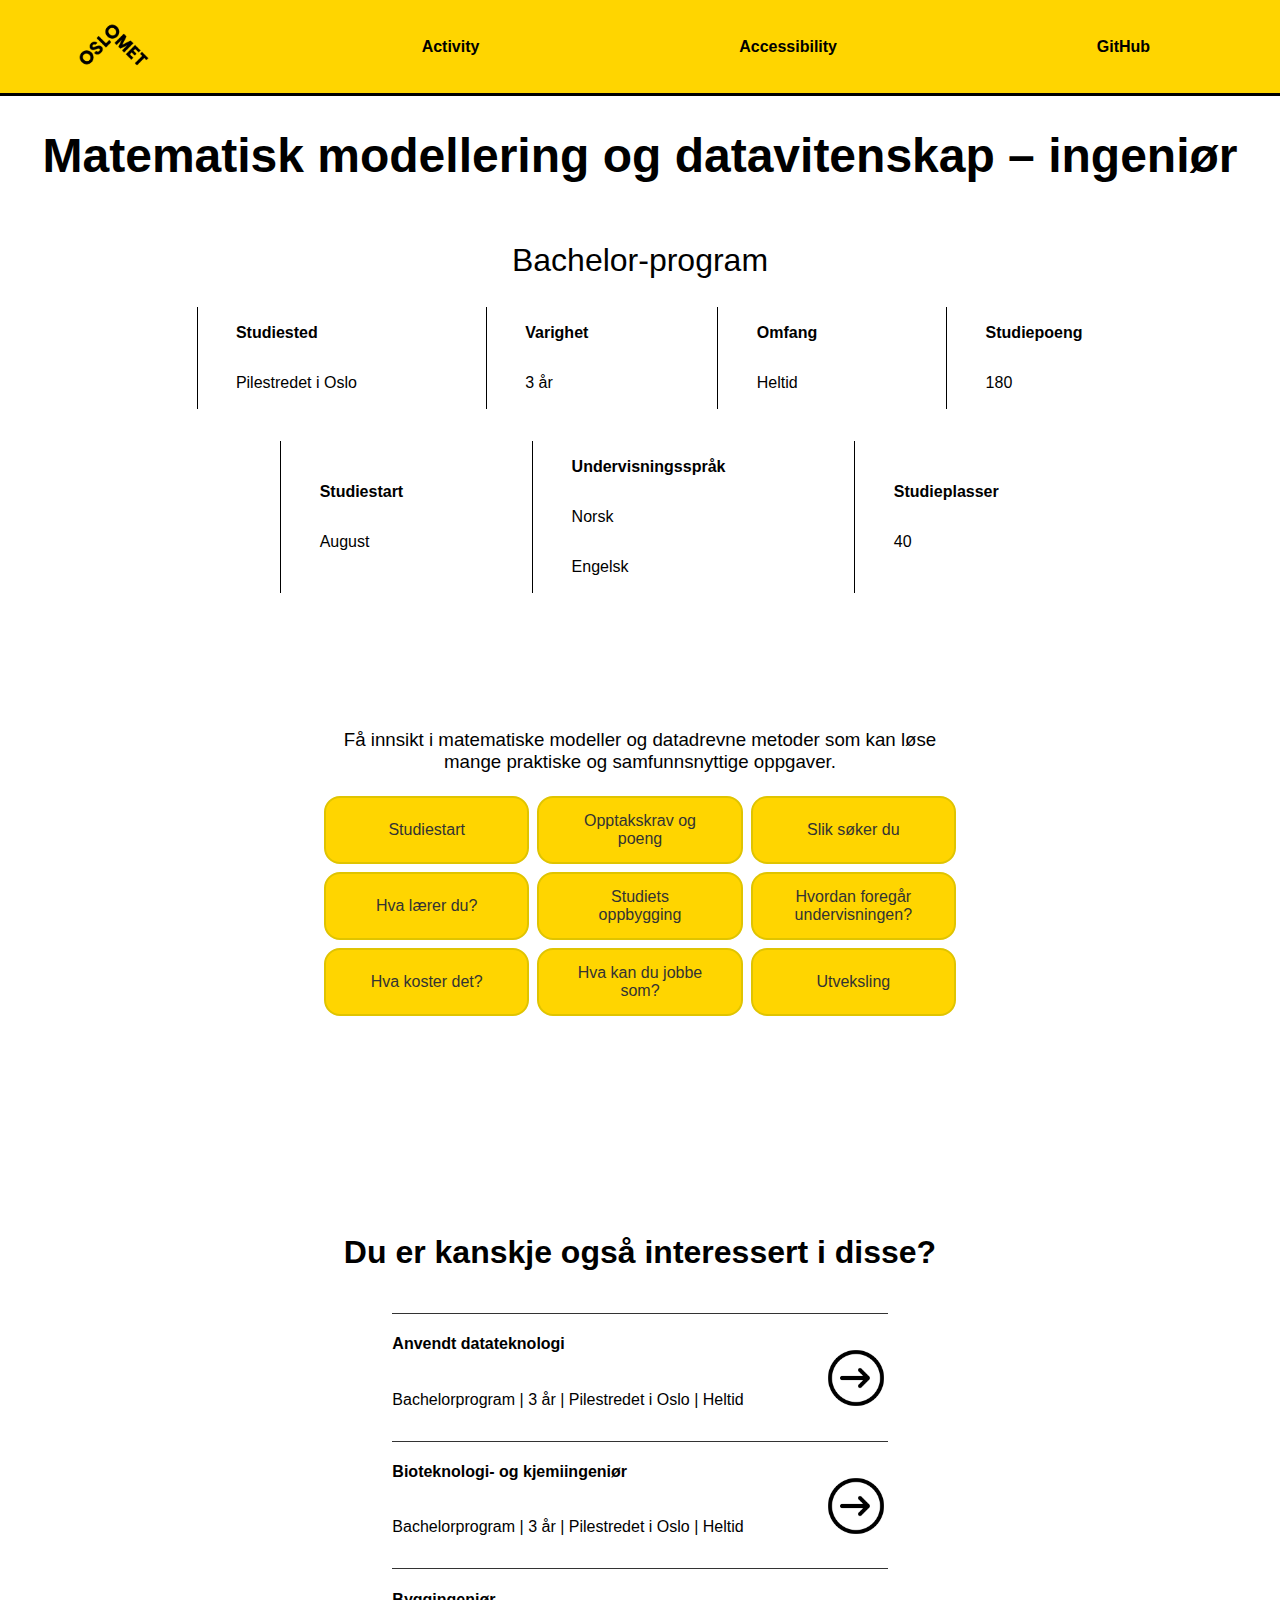
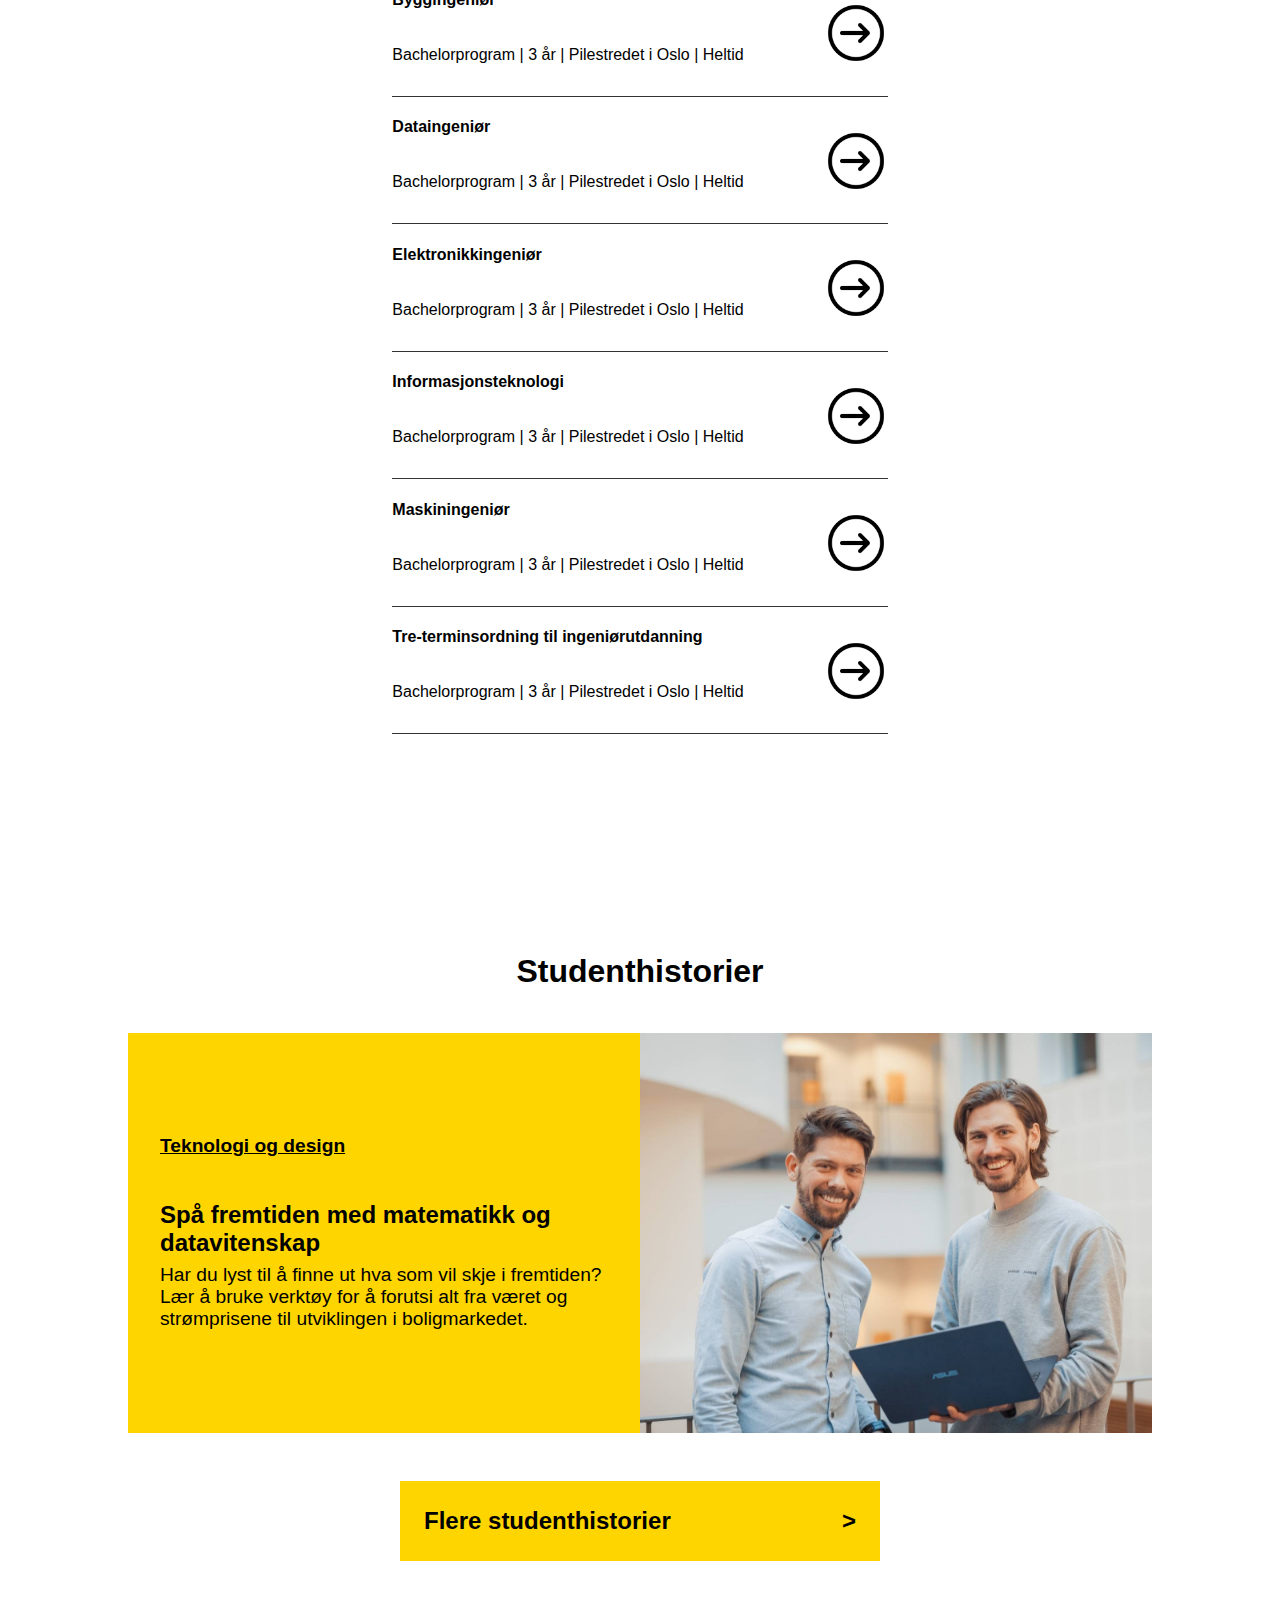
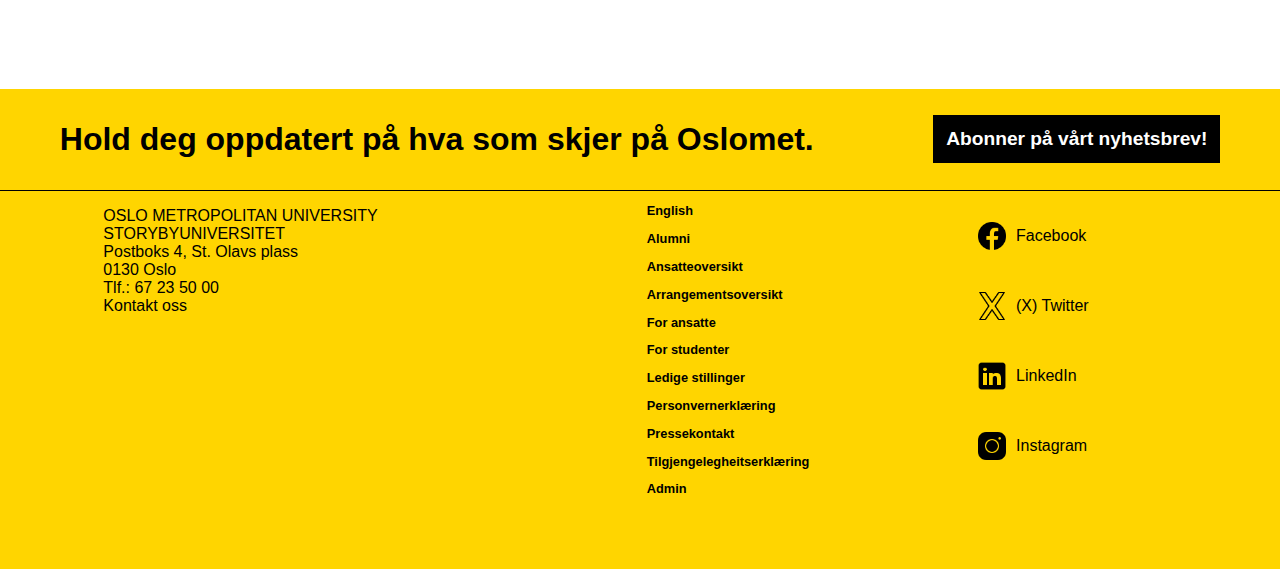
==== index.html @ b02dce8b "comments in css" ====
<!DOCTYPE html>
<html lang="en">
<head>
    <meta charset="UTF-8">
    <meta name="viewport" content="width=device-width, initial-scale=1.0">
    <link rel="icon" href="Images/favicon.ico" type="image/x-icon">
    <link rel="stylesheet" href="style.css">
    <title>OsloMet</title>
    <script src="script.js"></script>
</head>
<body>
    <header>
        <!-- The default navigation bar for pc-screens -->
        <nav>
            <a href="index.html"><img src="Images/OsloMet-logo.png" alt="Oslomet-Logo" style="width: 6em"></a>
            <a href="subsites/activitiy.html"><p>Activity</p></a>
            <a href="subsites/accessibility.html"><p>Accessibility</p></a>
            <a href="subsites/github.html"><p>GitHub</p></a>
            <a><p onclick="openUnderMenu()">Menu</p></a>
        </nav>
         <!-- The navigation bar that pops up under the main menu when the screen width
          is less or equal to 500px -->
        <div id="bottomNav">
            <a href="subsites/accessibility.html"><p>Accessibility</p></a>
            <a href="subsites/github.html"><p>GitHub</p></a>
            <a href="subsites/activitiy.html"><p>Activity</p></a>
        </div>
        <!-- A darker layer that appears under the navigation bar and over the main content of the website that indicates
         that the bottom navigation bar is open-->
         <div id="Cover" onclick="closeUnderMenu()"></div>
    </header>
    <main>
        <h1>Matematisk modellering og datavitenskap – ingeniør</h1>
        <h2>Bachelor-program</h2>
        <!-- Table under headline. Displays general information about the study program -->
        <table class="Bachelor-program">
            <tr>
                <td>
                    <p>Studiested</p>
                    <p>Pilestredet i Oslo</p>
                </td>
                <td>
                    <p>Varighet</p>
                    <p>3 år</p>
                </td>
                <td>
                    <p>Omfang</p>
                    <p>Heltid</p>
                </td>
                <td>
                    <p>Studiepoeng</p>
                    <p>180</p>
                </td>
            </tr>
            <tr>
                <td>
                    <p>Studiestart</p>
                    <p>August</p>
                </td>
                <td>
                    <p>Undervisningsspråk</p>
                    <p>Norsk</p>
                    <p>Engelsk</p>
                </td>
                <td>
                    <p>Studieplasser</p>
                    <p>40</p>
                </td>
            </tr>
        </table>
        <!-- 3x3 table of buttons, serves as the menu for all information displayed on the main page -->
        <section>
            <h3>Få innsikt i matematiske modeller og datadrevne metoder som kan løse mange praktiske og samfunnsnyttige oppgaver.</h3>
            <table>
                <tr class="wrapper">
                    <td class="InfoButton" id="button-1" onclick="openInfo('1')">Studiestart</td>
                    <td class="InfoButton" id="button-2" onclick="openInfo('2')">Opptakskrav og poeng</td>
                    <td class="InfoButton" id="button-3" onclick="openInfo('3')">Slik søker du</td>
                </tr>
                <tr class="wrapper">
                    <td class="InfoButton" id="button-4" onclick="openInfo('4')">Hva lærer du?</td>
                    <td class="InfoButton" id="button-5" onclick="openInfo('5')">Studiets oppbygging</td>
                    <td class="InfoButton" id="button-6" onclick="openInfo('6')">Hvordan foregår undervisningen?</td>
                </tr>
                <tr class="wrapper">
                    <td class="InfoButton" id="button-7" onclick="openInfo('7')">Hva koster det?</td>
                    <td class="InfoButton"  id="button-8" onclick="openInfo('8')">Hva kan du jobbe som?</td>
                    <td class="InfoButton" id="button-9" onclick="openInfo('9')">Utveksling</td>
                </tr>
            </table>
            <!-- 
            InfoSection are the sections with information that's displayed when a button is pushed.
            Each InfoSection has its own id, from 1 - 9, depending on the button pushed. 
            -->
            <article class="InfoSection" id="info-1">
                <p>
                    Informasjon om program, timeplaner, pensum, fadderuker og mye mer finner du på studiestartsiden for matematisk modellering og datavitenskap - ingeniør (student.oslomet.no).
                </p>
                <p>
                    NB! Vær obs på at timeplanen som ligger på studiestartsiden er en timeplan for alle studentene på kullet.
                </p>
                <p>
                    For å se din personlige timeplan må du logge deg inn på "Min side" (student.oslomet.no) etter at du har aktivert IT-kontoen din og du er blitt plassert i klasse/gruppe. Dette skjer vanligvis uken før studiestart.
                </p>
            </article>

            <article class="InfoSection" id="info-2">
                <p>
                    For å søke på dette programmet må du ha
                </p>
                <ul>
                    <li>
                        generell studiekompetanse (samordnaopptak.no) eller oppfylle kravene til realkompetanse
                    </li>
                    <li>
                        matematikk R1 og R2
                    </li>
                    <li>
                        fysikk 1
                    </li>
                </ul>
                <p>
                    Det kan være konkurranse om plassene. Ved forrige opptak kom alle kvalifiserte søkere inn.
                </p>
                <p>
                    Hvis du mangler generell studiekompetanse eller enkelte fag fra videregående skole, kan du søke på dette studiet om du har bestått ettårig forkurs for ingeniørutdanning.
                </p>
            </article>

            <article class="InfoSection" id="info-3">
                <p>
                    Du søker på Samordna opptak med studiekode 215 503.
                </p>
                <ul>
                    <li>15. april: ordinær søknadsfrist</li>
                    <li>1. mars: frist for enkelte søkere</li>
                </ul>
                <p>
                    Mer om å søke på bachelor.
                </p>
            </article>

            <article class="InfoSection" id="info-4">
                <p>
                    Bachelor i matematisk modellering og datavitenskap kobler sammen matematikk, informatikk, fysikk og statistikk.  
                </p>
                <p>
                    Du får innsikt i matematiske modeller som brukes i praktisk problemløsning blant annet i medisinsk kjemi, biologiske prosesser og ulike samfunnssystemer. 
                </p>
                <p>
                    Det første studieåret har du emner i blant annet matematikk, programmering, fysikk og kjemi for å få en felles forståelse av tematikken.
                </p>
                <p>
                    Det siste semesteret skriver du en bacheloroppgave tett knyttet til problemstillinger i arbeidslivet.
                </p>
                <p>
                    Første året velger du hvilken av disse spesialiseringene du vil ta.
                </p>
                
                <!-- 
                Buttons in info-4, serves to display each year separatly
                to avoid long expansions on the main page.
                Like InfoSection, moreInfoSection work the same, with an equivalent moreInfo-(1-9).
                -->
                <p class="moreInfoButton" id="moreInfoButton-1" onclick="openMoreInfo('1')">Statistiske og datadrevne metoder</p>
                <p class="moreInfoButton" id="moreInfoButton-2" onclick="openMoreInfo('2')">Vitenskapelige beregninger</p>
                <p class="moreInfoButton" id="moreInfoButton-3" onclick="openMoreInfo('3')">Matematikk og fysikk</p>
                <section>
                    <!-- Den utdypende infoen som de tre knappene over skal vise -->
                    <div class="moreInfoSection" id="moreInfo-1">
                        <article>
                            Du lærer om hvordan du kan bruke målte data koblet med datadrevne og statistiske metoder til å gjøre beregninger, for eksempel av fremtidige strømpriser. <br>
                            Du lærer hvordan du kan løse komplekse og sammensatte problemer, og utforske høydimensjonale datatyper. <br>
                            Moderne metoder innen maskinlæring og kunstig intelligens står sentralt.
                        </article>
                    </div>
                    <div class="moreInfoSection" id="moreInfo-2">
                        <article>
                            Du lærer å lage effektive algoritmer, datastrukturer og kildekoder for å løse matematiske og fysiske problemer med numeriske metoder. <br>
                            Du lærer å utvikle kildekode og metodikk knyttet til medisinsk teknologi, biologiske prosesser og annet.
                        </article>
                    </div>
                    <div class="moreInfoSection" id="moreInfo-3">
                        <article>
                            Du utforsker algebraiske strukturer, blant annet knyttet til dyp læring og kunstig intelligens. <br>
                            Du lærer differensialgeometri på flater, gruppeteori og kodeteori; matematiske strukturer, representasjonsteori og kategoriteori. <br>
                            I fysikk lærer du om termodynamikk og statistisk fysikk.
                        </article>
                    </div>
                </section>
                
                



            </article>
            
            <article class="InfoSection" id="info-5">
                <menu>
                    <h3 class="moreInfoButton" id="moreInfoButton-4" onclick="openMoreInfo('4')">1. Studieår</h3>
                    <h3 class="moreInfoButton" id="moreInfoButton-5" onclick="openMoreInfo('5')">2. Studieår</h3>
                    <h3 class="moreInfoButton" id="moreInfoButton-6" onclick="openMoreInfo('6')">3. Studieår</h3>
                </menu>
                <section class="moreInfoSection" id="moreInfo-4">
                    <h4>1. semester</h4>
                    <ul>
                        <li>
                            Diskret Matematikk
                        </li>
                        <li>
                            Programmering
                        </li>
                        <li>
                            Teknologi og samfunn for programmerere
                        </li>
                        <li>
                            Innføring i modeller og beregninger
                        </li>
                    </ul>
                    <h4>2. semester</h4>
                    <ul>
                        <li>
                            Matematikk 1000
                        </li>
                        <li>
                            Fysikk og kjemi
                        </li>
                        <li>
                            Databaser
                        </li>
                    </ul>
                </section>
                <section  class="moreInfoSection" id="moreInfo-5">
                    <div>
                        <h4>3. semester</h4>
                        <ul>
                            <li>
                                Mattematikk 2000 med statistikk
                            </li>
                            <li>
                                Moderne fysikk
                            </li>
                        </ul>
                        <h4>4. semester</h4>
                        <ul>
                            <li>
                                Matematikk 4000
                            </li>
                        </ul>
                    </div>
                    <div>
                        <h4>Emnegruppe: Matematikk og fysikk</h4>
                        <h4>3. semester</h4>
                        <ul>
                            <li>
                                Lineær algebra og introduksjon til gruppeteori
                            </li>
                        </ul>
                        <h4>4. semester</h4>
                        <ul>
                            <li>
                                Termodynamikk og statistisk fysikk
                            </li>
                            <li>
                                Symmetrier og algebraiske strukturer
                            </li>
                        </ul>
                    </div>
                    <div>
                        <h4>Emnegruppe: Statistiske og datadrevne metoder</h4>
                        <h4>3. semester</h4>
                        <ul>
                            <li>
                                Algoritmer og datastrukturer
                            </li>
                        </ul>
                        <h4>4. semester</h4>
                        <ul>
                            <li>
                                Statistisk analyse
                            </li>
                            <li>
                                Visualisering
                            </li>
                            <li>
                                Avansert modellering og beregninger
                            </li>
                        </ul>
                    </div>
                    <div>
                        <h4>Emnegruppe: Vitenskapelige beregninger</h4>
                        <h4>3. semester</h4>
                        <ul>
                            <li>
                                Algoritmer og datastrukturer
                            </li>
                        </ul>
                        <h4>4. semester</h4>
                        <ul>
                            <li>
                                Ressurseffektive programmer
                            </li>
                            <li>
                                Avansert modellering og beregninger
                            </li>
                        </ul>
                    </div>
                </section>
                <section class="moreInfoSection" id="moreInfo-6">
                    <h4>5. semester</h4>
                    <ul>
                        <li>
                            Mattematikk 3000
                        </li>
                    </ul>
                    <h4>6. semester</h4>
                    <ul>
                        <li>
                            Bacheloroppgave
                        </li>
                    </ul>
                    <h4>Emnegruppe: Matematikk og fysikk</h4>
                    <h4>5. semester</h4>
                    <ul>
                        <li>
                            Reell analyse
                        </li>
                        <li>
                            Introduksjon til IT-forskning
                        </li>
                        <li>
                            Introduction to Data Science with Scripting
                        </li>
                        <li>
                            Datasikkerhet
                        </li>
                        <li>
                            Simulering og visualisering
                        </li>
                    </ul>
                    <h4>6. semester</h4>
                    <ul>
                        <li>
                            Testing av programvare
                        </li>
                        <li>
                            Datanettverk og skytjenester
                        </li>
                        <li>
                            Ressurseffektive programmer
                        </li>
                        <li>
                            Avansert modellering og beregninger
                        </li>
                    </ul>
                    <h4>Emnegruppe: Statistiske og datadrevne metoder</h4>
                    <h4>5. semester</h4>
                    <ul>
                        <li>
                            Introduksjon til Kunstig Intelligens
                        </li>
                        <li>
                            Introduksjon til IT-forskning
                        </li>
                        <li>
                            Anvendt kunstig intelligens og data science prosjekt
                        </li>
                        <li>
                            Datasikkerhet
                        </li>
                        <li>
                            Simulering og visualisering
                        </li>
                    </ul>
                    <h4>6. semester</h4>
                    <ul>
                        <li>
                            Testing av programvare
                        </li>
                        <li>
                            Datanettverk og skytjenester
                        </li>
                        <li>
                            Ressurseffektive programmer
                        </li>
                    </ul>
                    <h4>Emnegruppe: Vitenskapelige beregninger</h4>
                    <h4>5. semester</h4>
                    <ul>
                        <li>
                            Simulering og visualisering
                        </li>
                        <li>
                            Introduksjon til IT-forskning
                        </li>
                        <li>
                            Datasikkerhet
                        </li>
                        <li>
                            Lineær algebra og introduksjon til gruppeteori
                        </li>
                        <li>
                            Reell analyse
                        </li>
                    </ul>
                    <h4>6. semester</h4>
                    <ul>
                        <li>
                            Visualisering
                        </li>
                        <li>
                            Testing av programvare
                        </li>
                        <li>
                            Datanettverk og skytjenester
                        </li>
                        <li>
                            Symmetrier og algebraiske strukturer
                        </li>
                    </ul>
                </section>
            </article>

            <article class="InfoSection" id="info-6">
                <p>
                    Undervisningen er en kombinasjon av
                </p>
                <ul>
                    <li>Prosjektarbeid</li>
                    <li>workshop</li>
                    <li>presentasjoner</li>
                    <li>veiledninger</li>
                    <li>diskusjoner og refleksjoner</li>
                    <li>forelesninger</li>
                    <li>selvstudier</li>
                    <li>gruppearbeid</li>
                    <li>arbeidslivsrelevant bacheloroppgave</li>
                </ul>
                <p>
                    For å gjennomføre studiet på normert tid, må du regne med å bruke om lag 40 timer per uke på studierelatert arbeid gjennom hele semesteret.  
                </p>
            </article>

            <article class="InfoSection" id="info-7">
                <p>
                    Det er ikke studieavgift på dette studiet. Du betaler en semesteravgift hvert semester (student.oslomet.no).
                </p>
            </article>

            <article class="InfoSection" id="info-8">
                <p>
                    Med dette studiet får du IT-kompetanse som er etterspurt i arbeidslivet, særlig om du velger spesialiseringene vitenskapelige beregninger eller statistiske og datadrevne metoder. 
                </p>
                <p>
                    Spesialiseringen i matematikk og fysikk retter seg mer mot videre studier, men også her får du etterspurt kompetanse i arbeidslivet etter bachelorstudiet. 
                </p>
                <p>
                    Matematisk modellering og datavitenskap blir stadig viktigere som basisgrunnlag, i for eksempel beregninger knyttet til klima, forsikring og finans, og datadrevne metoder for verdiskaping. 
                </p>
                <p>
                    Datadrevne metoder og maskinlæring er i dag svært mye brukt i arbeidslivet. 
                </p>
            </article>

            <article class="InfoSection" id="info-9">
                <p>Du kan dra på utveksling i femte semester.</p>
            </article>
        </section>
        <section class="andreInteresser">
            <h2>Du er kanskje også interessert i disse?</h2>
            <section class="container">
                <ul>
                    <li>
                        <section>
                            <h4>Anvendt datateknologi</h4>
                            <p>Bachelorprogram | 3 år | Pilestredet i Oslo | Heltid</p>
                        </section>
                        <section>
                            <a href="https://www.oslomet.no/studier/tkd/anvendt-datateknologi"><img src="Images/arrow.png" alt="Link til anvendt datateknologi"></a>
                        </section>
                    </li>
                    <li>
                        <section>
                            <h4>Bioteknologi- og kjemiingeniør</h4>
                            <p>Bachelorprogram | 3 år | Pilestredet i Oslo | Heltid</p>
                        </section>
                        <section>
                            <a href="https://www.oslomet.no/studier/tkd/bioteknologi-kjemiingenior"><img src="Images/arrow.png" alt="Link til bioteknologi- og kjemiingeniøri"></a>
                        </section>
                    </li>
                    <li>
                        <section>
                            <h4>Byggingeniør</h4>
                            <p>Bachelorprogram | 3 år | Pilestredet i Oslo | Heltid</p>
                        </section>
                        <section>
                            <a href="https://www.oslomet.no/studier/tkd/byggingenior"><img src="Images/arrow.png" alt="Link til byggingeniør"></a>
                        </section>
                    </li>
                    <li>
                        <section>
                            <h4>Dataingeniør</h4>
                            <p>Bachelorprogram | 3 år | Pilestredet i Oslo | Heltid</p>
                        </section>
                        <section>
                            <a href="https://www.oslomet.no/studier/tkd/dataingenior"><img src="Images/arrow.png" alt="Link til dataingeniør"></a>
                        </section>
                    </li>
                    <li>
                        <section>
                            <h4>Elektronikkingeniør</h4>
                            <p>Bachelorprogram | 3 år | Pilestredet i Oslo | Heltid</p>
                        </section>
                        <section>
                            <a href="https://www.oslomet.no/studier/tkd/elektronikkingenior"><img src="Images/arrow.png" alt="Link til elektronikkingeniør"></a>
                        </section>
                    </li>
                    <li>
                        <section>
                            <h4>Informasjonsteknologi</h4>
                            <p>Bachelorprogram | 3 år | Pilestredet i Oslo | Heltid</p>
                        </section>
                        <section>
                            <a href="https://www.oslomet.no/studier/tkd/informasjonsteknologi"><img src="Images/arrow.png" alt="Link til informasjonsteknologi"></a>
                        </section>
                    </li>
                    <li>
                        <section>
                            <h4>Maskiningeniør</h4>
                            <p>Bachelorprogram | 3 år | Pilestredet i Oslo | Heltid</p>
                        </section>
                        <section>
                            <a href="https://www.oslomet.no/studier/tkd/maskiningenior"><img src="Images/arrow.png" alt="Link til maskiningeniør"></a>
                        </section>
                    </li>
                    <li>
                        <section>
                            <h4>Tre-terminsordning til ingeniørutdanning</h4>
                            <p>Bachelorprogram | 3 år | Pilestredet i Oslo | Heltid</p>
                        </section>
                        <section>
                            <a href=https://www.oslomet.no/studier/tkd/tre-termin-ingenior"><img src="Images/arrow.png" alt="Link til tre-terminsordning til ingeniørutdanning"></a>
                        </section>
                    </li>
                </ul>
            </section>
        </section>




        <h4 style="font-weight: bold; font-size: 2em;">Studenthistorier</h4>
        <section class="teknologiogdesign">
            <div>
                <p>Teknologi og design</p>
                <p>Spå fremtiden med matematikk og datavitenskap</p>
                <p>Har du lyst til å finne ut hva som vil skje i fremtiden? Lær å bruke verktøy for
                 å forutsi alt fra været og strømprisene til utviklingen i boligmarkedet.
                </p>
            </div>
            <img src="Images/teknologiogdesign.jpg" alt="bilde av teknologi og design">
        </section>

        <a href="https://www.oslomet.no/studier/studenthistorier">
            <div class="studenthistorier">
                <div class="Overlay"></div>
                <p>Flere studenthistorier</p>
                <p>></p>
            </div>    
        </a>
    </main>
    <footer>
        <div class="footertop">
            <h3 class="footeroverskrift">Hold deg oppdatert på hva som skjer på Oslomet.</h3>
            <div class="footerknapp">
                <a href ="https://www.oslomet.no/nyhetsbrev">Abonner på vårt nyhetsbrev!</a>
            </div>
        </div>
        <div class="footerinfo">
            <div>
                <ul>
                <li>OSLO METROPOLITAN UNIVERSITY <br> STORYBYUNIVERSITET</li>
                <li>Postboks 4, St. Olavs plass <br> 0130 Oslo <br>Tlf.: 67 23 50 00</li>
                <li>Kontakt oss</li>
                </ul>
            </div>
            <div>
                <ul class="liste">
                    <li><p>English</p></li>
                    <li><p>Alumni</p></li>
                    <li><p>Ansatteoversikt</p></li>
                    <li><p>Arrangementsoversikt</p></li>
                    <li><p>For ansatte</p></li>
                    <li><p>For studenter</p></li>
                    <li><p>Ledige stillinger</p></li>
                    <li><p>Personvernerklæring</p></li>
                    <li><p>Pressekontakt</p></li>
                    <li><p>Tilgjengelegheitserklæring</p></li>
                    <li><p>Admin</p></li>
                </ul>
            </div>
            <div class="medier">
                <ul>
                    <li><img src="../Images/icons8-facebook-50.png" alt="facebook-logo"><p>Facebook</p></li>
                    <li><img src="../Images/icons8-x-50.png" alt="Twitter-logo"><p>(X) Twitter</p></li>
                    <li><img src="../Images/icons8-linkedin-50.png" alt="LinkedIn-logo"><p>LinkedIn</p></li>
                    <li><img src="../Images/icons8-instagram-50.png" alt="Instagram-logo"><p>Instagram</p></li>
                    <!-- Icons from https://icons8.com -->
                </ul>
            </div>
        </div>
    </footer>
</body>
</html>
---- style.css ----
/*
List of contents:
- General changes
- Navigation bar
- Main content
-- "Bachelor-program" table
-- info section
-- "Studiets oppbygging"
-- "Andre interesser"
-- "Teknologi og design"
- Activity
- Github
- Accessibility
- Footer
*/


/* Defined global variables for color for consistent styling */
:root {
    --OsloMet-gul: rgb(255,213,0);
}

/* Applied bix-sizing and default cursor for all elements */
* {
    box-sizing: border-box;
    cursor: default;
}

/* General body styles */
body {
    margin: 0;
    font-family: Moderat, Avenir, Helvetica, Arial, sans-serif;
    overflow-x: hidden;
    background-color: white;
}

/* Hides the scroll bar */
::-webkit-scrollbar {
    width: 0;
}

/* Anchor tag styled for pointer interactions */
a {
    cursor: pointer;
}

/* --------------- Start of the main navigation bar layout and design --------------- */

nav {
    background-color: var(--OsloMet-gul); /* Matches OsloMet branding */
    width: 100%;
    max-width: 100%;
    height: 6em;
    display: flex;
    align-items: center;
    justify-content: space-around;
    border-bottom-style: solid;
    position: relative;
    z-index: 100; /* Ensures that the nav stays above other elements  */
}

/* Adjustments for the first and fifth links in the nav */
nav a:first-child {
    margin-left: -5vw;
}

nav a:nth-child(5) {
    display: none; /* hidden by default for responsive menu */
}

/* Navigation links styled as bold for emphasis */
nav p {
    display: flex;
    flex-direction: row;
    font-weight: bold;
    cursor: pointer;
}

/* Dropdown menu for mobile navigation */
#bottomNav {
    width: 100vw;
    background-color: var(--OsloMet-gul);
    display: none; /* hidden until changed in script  */
    flex-direction: column;
    justify-content: space-around;
    align-items: center;
    position: absolute;
    z-index: 10;
    font-weight: bold;
}

#bottomNav a:nth-child(n) {
    display: block;
}

/* Darkened overlay for mobile menu */
#Cover {
    display: none;
    width: 100vw;
    height: 100vh;
    background-color: black;
    opacity: 0.5;
    top: 0;
    position: fixed;
    z-index: 1;
}

/* Responsive adjustments for nav on smaller screens */
@media screen and (max-width: 500px) {
    nav a:nth-child(2),
    nav a:nth-child(3),
    nav a:nth-child(4) {
         display: none; /* Hides non-essential links */
    }

    nav a:nth-child(5) {
        display: block; /* Display mobile menu link  */
    }

    #bottomNav {
        display: none;
    }

}

/* --------------- End of Navigation Bar --------------- */

/* --------------- Start of the main content ---------------  */

/* Main container styling */
main {
    margin-top: 15vh 5vw 0 5vw; /* Top margin to acount for nav height */
    display: flex;
    flex-direction: column;
    text-align: center;
}

/* Page headings styling */
main h1 {
    font-size: 3em;
}

main h2 {
    font-size: 2em;
    font-weight: lighter;
    text-align: center;
}

/* ----------------- Start of "Bachelor-program" table ------------------*/

/* Align space table rows */
.Bachelor-program tr {
    display: flex;
    justify-content: center;
    gap: 10vw;
}

.Bachelor-program tr:last-child {
    padding-top: 2em; /* extra space for last row */
}

/* cell styling for table content */
.Bachelor-program td {
    white-space: nowrap; 
    display: flex;
    flex-direction: column;
    justify-content: center;
    text-align: start;
    border-left-style: solid; /* Seperation between columns */
    border-width: 0.1em;
    padding-left: 3vw;
}

/* Highlights the first text element in each cell */
td p:first-child {
    font-weight: bold;
}

/* Responsive styling for smaller screens */
@media screen and (max-width: 700px) {

    main h1, main h2 {
         font-size: 1.5em;  /*reduce heading sizes */
    }


    .Bachelor-program tr {
        flex-direction: column; /* stack rows */
        gap: 3vw; /* Reduce spacing */
    }

    .Bachelor-program td {
        border-left-style: none;
        border-bottom-style: solid;
    }
}

/* ------------------- End of "Bachelor-program" table ---------------------*/

/* -------------------- Start of info section ----------------------*/

/* Presenting section information in a centered, column layout */
section {
    display: flex;
    flex-direction: column;
    align-items: center;
    padding: 5rem; /* spacing aorund the section */
}

/* Lighter heading appereance withing the section */
section h3 {
    margin-top: 6vh;
    font-weight: lighter;
    width: 50vw;
}

/* table styling for center aligment and visual balance */
section table {
    width: 100%;
    max-width: 50vw;
    margin: 0 auto;
    margin-bottom: 3vh;
    display: flex;
    justify-content: center;
    border-collapse: separate;
    text-align: center;
}

/* general purpose wrapper class for central alignment of child elements */
.wrapper {
    display: flex;
    justify-content: center;
    align-items: center;
}

/* styling for interactive buttons in the infosection */
.InfoButton {
    background-color: var(--OsloMet-gul); 
    color: #333; /* Dark text for contrast */
    font-weight: normal;
    border: 0.15em solid #e0c400;
    padding: 2rem;
    border-radius: 1rem;
    cursor: pointer;
    width: 100%;
    height: 1em;
    min-width: 10vw;
    margin: 0.25em;
    display: flex;
    align-items: center;
    justify-content: center;
}

/* Responsive design for smaller screens */
@media screen and (max-width: 950px) {
    .wrapper {
        flex-direction: column; /* stack elements vertically */
    }

    .InfoButton {
        height: 0.1em; /* adjust button height for mobile */
    }
}

/* Additional section hidden by default until activated by script */
.InfoSection {
    display: none; /* hidden initially */
    border: 0.15em solid var(--OsloMet-gul);
    border-radius: 1em;
    flex-direction: column;
    justify-content: center;
    align-items: center;
    width: 60vw;
    min-height: 40vh;
    background-color: rgb(234, 234, 234);
}

/* Padding for paragraphs withing info section */
.InfoSection p {
    padding: 1vw;
}

/* Strcture for unordered lists for clear layout */
.InfoSection ul {
    list-style-type: disc;
    display: flex;
    flex-direction: column;
    text-align: start;
    justify-content: flex-start;
}

/* Section for more info, initially  */
.moreInfoSection {
    display: none;
    flex-direction: column;
    justify-content: center;
    align-items: center;
    width: 50vw;
    background-color: rgb(234, 234, 234);
}

.moreInfoButton {
    cursor: pointer;
    border-bottom: 0.1em solid black;
    padding: 1em;
}
/* End of info section */

/* Styling for "Studiets oppbygging" */
menu {
    margin: 0;
    padding: 0;
}

#info-5 {
    display: none;
}

#info-5 ul{
    list-style: none;
    padding: 0;
    display: flex;
    flex-direction: row;
    flex-wrap: wrap;
    width: 50vw;
    overflow: hidden;
    justify-content: space-around;
}

#info-5 li {
    border-top: 1px solid black;
    text-align: center;
    padding-top: 1em;
    width: 10em;
    font-size: .75rem;
    font-weight: bolder;
    margin-bottom: 1em;
}

#info-5 section {
    display: none;
    align-items: center;
    justify-content: center;
    padding: 0;
}

/* End of "Studiets oppbygging" */

/* Style "Andre interesser" */
.andreInteresser h2 {
    font-weight: bold;
}

.andreInteresser ul {
    padding: 0;
}

.andreInteresser li:first-of-type {
    border-top: 1px solid #333;
}

.andreInteresser li {
    border-bottom: 1px solid #333;
    display: flex;
    flex-direction: row;
}

.container {
    padding-top: 0;
}

.container section:nth-child(2n+1) {
    display: flex;
    align-items: start;
    padding: 0 0 1em 0;
    margin-right: 5em;
    white-space: nowrap;
}

.container section:nth-child(2n+2) {
    display: flex;
    align-items: start;
    padding: 0;
    margin-top: 2em;
}

.container img {
    height: 4em;
    transition: transform .2s;
}

.container img:hover {
    transform: scale(1.1);
}

@media screen and (max-width: 600px) {
    .container p {
        font-size: smaller;
    }

    .container img {
        height: 2em;
    }

    .container section:nth-child(2n+1) {
        margin-right: 1em;
    }

    .container section:nth-child(2n+2) {
        margin-top: 2.5em;
    }
}

/* End of "Andre interesser" */

/* Styling for "Teknologi og design" */

.teknologiogdesign{
    background-color: var(--OsloMet-gul);
    display: flex;
    flex-direction: row;
    justify-content: space-between;
    width: 80vw;
    height: 25em;
    padding: 0;
    margin: 0 auto;
}

.teknologiogdesign div {
    display: flex;
    flex-direction: column;
    text-align: start;
    padding: 2em;
}

.teknologiogdesign p{
    font-size: 1.2em;
}

.teknologiogdesign p:first-child{
    font-weight: bold;
    text-decoration: underline;
    width: 100%;
}

.teknologiogdesign p:nth-child(2) {
    font-size: 1.5rem;
    font-weight: bold;
    margin-bottom: -0.5em;
}

.teknologiogdesign img {
    object-fit: cover;
    height: 100%;
    width: 40vw;
}

@media screen and (max-width: 750px) {
    .teknologiogdesign {
        height: 100%;
        flex-direction: column-reverse;
    }

    .teknologiogdesign {
        font-size: 0.8em;
    }

    .teknologiogdesign img {
        width: 100%;
        min-height: 30vh;
    }

    #info-5 ul {
        flex-direction: column;
        flex-wrap: nowrap;
        width: 50vw;
    }

    #info-5 li {
        width: 100%;
        padding-bottom: 1em;
    }
}

/* End of "Teknologi og design" */
.studenthistorier {
    background-color: var(--OsloMet-gul);

    margin-left: auto;
    margin-right: auto;
    margin-top: 3em;
    margin-bottom: 8em;

    cursor: pointer;

    width: 30em;
    height: 5em;

    display: flex;
    flex-direction: row;
    justify-content: space-between;
    align-items: center;

    position: relative;
    overflow: hidden;
}

.studenthistorier p {
    padding: 1em;
    font-size: 1.5rem;
    font-weight: bold;
}

.Overlay {
    position: absolute;
    background-color: rgba(0, 0, 0, 0.1);
    width: 100%;
    height: 100%;
    left: -100%;
    transition: left 300ms;
}

.studenthistorier:hover .Overlay {
    left: 0;
    margin-left: 0;
    transition: left 300ms;
}

@media  screen and (max-width: 600px) {
    .studenthistorier {
        width: 15em;
        height: 12vh;
    }

    .studenthistorier p {
        font-size: 1rem;
    }
}

/* End of the main content */

/* Start of activity-page */

.ActivityMain {
    font-family: Arial, sans-serif;
    background-color: rgb(168, 202, 232);
    line-height: 1.6;
    margin: 0;
    overflow: hidden;
    width: 100%;
    height: 100%;
}

.banner {
    height: 45vh;
    color: lightgray;
    background-image: url("Images/bannerImgSport.png");
    background-repeat: no-repeat;
    background-size: cover;
    display: flex;
    justify-content: center;
    align-items: center;
}

@media screen and (max-width: 850px) {
    .banner {
        height: 30vh;
    }
}

@media screen and (max-width: 570px) {
    .banner {
        height: 20vh;
    }
}

.ActivityMain h1 {
    color: white;
    background-color: rgba(0, 0, 0, 0.6);
    border-radius: 1rem;
    font-size: 7vw;
    padding: 0 1em 0 1em;
    font-weight: bold;
}

.ActivityMain p {
    padding: 0 2em 0 2em;
}

.slideshow { 
    height: 40rem;
    display: flex;
    justify-content: space-between;
    align-items: flex-start;
    background-image: url(Images/backgroundSportImg.webp);
    background-repeat: no-repeat;
    background-size: cover;
    margin-bottom: 10%;
    position: relative;
}

@media screen and (max-width: 1030px) {
    .slideshow {
        height: 30rem;
    }
}

@media screen and (max-width: 840px) {
    .slideshow {
        height: 20rem;
    }
}

.slideshow img {
    z-index: 6;
    filter:invert(1);
    width: 15vw;
}

.slideshow img:first-of-type {
    transform: rotate(180deg);
}

.slideshow article {
    display: flex;
    flex-direction: column;
    justify-content: center;
    color: white;
    transition: transform 0.7s ease;
    background-color: rgba(0, 0, 0, 0.6); 
    height: 100%;
    position: absolute;
}

#sport-2, #sport-3, #sport-4, #sport-5 {
    display: none;
}

.sport-content {
    display: flex;
    flex-direction: row;
    justify-content: center;
    align-items: center;
    width: 100%;
}

.sport-content p {
    width: 50%;
    font-size: 2vw;
}

@media screen and (max-width: 480px) {
    .sport-content {
        flex-direction: column-reverse;
    }

    .sport-content p {
        width: 100%;
        font-size: 3vw;
    }
}

.sport-content img {
    filter: invert(0);
    rotate: x 180deg;
    object-fit: contain;
    width: 40vw;
}

.sport-content a {
    color: white;
    text-decoration: underline;
}

/* End of activity page */

/* Start of Github page */

.GithubBody {
    background-color: rgb(142, 140, 140);
}

.GithubMain h1{
    font-size: 4em;
    margin-top: -2vw;
}

.GithubMain h3{
    font-size: 2em;
    font-weight: 100;
}

.historikk{
    border: 1px solid;
    max-width: 81vw;
    background-color: var(--OsloMet-gul);
    padding: 3px;
    margin-left: 4.5vw;
}

.historikk p{
    text-align: left;
    margin-left: 4px;
    font-size: 1em;
}

.historikkbilder{
    display: flex;
    flex-direction: row;
    justify-content: space-between;
}

.historikkbilder img{
    width: 40vw;
    padding: 2px;
}

.githubinfo{
    background-color: var(--OsloMet-gul);
    display: flex;
    flex-direction: row;
    width: 90vw;
    height: 20em;
    padding: 0;
    margin: 10px;
}

.githubinfo div {
    display: flex;
    flex-direction: column;
    text-align: start;
    padding: 2em;
}

.githubinfo p{
    font-size: 1.2em;
}

.githubinfo p:first-child{
    font-weight: bold;
    text-decoration: underline;
    width: 100%;
}

.githubinfo p:nth-child(2) {
    font-size: 1.5rem;
    font-weight: bold;
    margin-bottom: -0.5em;
}

.githubinfo img {
    object-fit: fill;
    height: 100%;
    width: 45vw;
}

.prosandcons{
    background-color: var(--OsloMet-gul);
    text-align: left;
    max-width: 80vw;
    margin-left: 5vw;
    padding: 1vw;
}

@media screen and (max-width: 750px) {
    .historikkbilder{
        flex-direction: column;
    }

    .historikkbilder img{
        width: 80vw;
    }

    .githubinfo {
        height: 100%;
        flex-direction: column-reverse;
    }

    .githubinfo {
        font-size: 0.8em;
    }

    .githubinfo img {
        width: 100%;
        min-height: 30vh;
    }

    #info-5 ul {
        flex-direction: column;
        flex-wrap: nowrap;
        width: 50vw;
    }

    #info-5 li {
        width: 100%;
        padding-bottom: 1em;
    }
}

/* End of Github page */

/* Start of Accessibility page */

.accessibility {
    margin-top: 1em;
    display: flex;
    flex-direction: column;
    align-items: center;
    justify-content: center;
}

.accessibility article {
    display: flex;
    align-items: center;
    justify-content: center;
    background-color: var(--OsloMet-gul);
    margin-bottom: 1em;
    padding: 0.5em;
}

.accessibility article picture {
    display: flex;
    flex-direction: row;
    align-items: center;
    justify-content: center;
    background-color: var(--OsloMet-gul);
}

.accessibility summary {
    display: flex;
    flex-direction: column;
    margin: 0em 1em 0em 1em;
}

.accessibility p {
    max-width: 30rem;
    margin: 0;
}

.accessibility img {
    height: 25vw;
    width: 50vw;
}

@media screen and (max-width: 1100px){
    .accessibility article, .accessibility article picture {
        flex-direction: column;
    }
}


/* End of Accessibility page */

/* Start of the footer */
footer{
    background-color: var(--OsloMet-gul);
    height: fit-content;
    min-height:30em;
    position: relative;
    z-index: 0;
    margin-bottom: 0;
}

.footertop{
    border-bottom: 1px solid black;
    display: flex;
    flex-direction: row;
    justify-content: space-around;
    align-items: center;
}

.footeroverskrift{
    font-family: Moderat, Avenir, Helvetica, Arial, sans-serif;
    font-size: 2.5vw;
}

.footerknapp{
    background-color: black;
    font-weight: bold;
    color: white;
    width: vw;
    padding: 1vw;
    text-align: center;
    font-family: Moderat, Avenir, Helvetica, Arial, sans-serif;
    font-size: 1.5vw;
    cursor: pointer;
}

.footerinfo{
    display: flex;
    justify-content: space-around;
    margin-right: 10vw;
}

h2{
    font-size: 1em;
}

ul{
    list-style: none;
}

.liste{
    font-weight: bold;
    font-size: 0.8em;
    margin-left: 8vw;
    width: 100%;
    display: flex;
    flex-direction: column;
}

.liste p{
    margin-top: 0px;
    display: inline-block;
}

.lenkeliste:hover{
    text-decoration: underline;
    text-decoration-thickness: 2px;
    text-underline-offset: 3px;
    cursor: pointer;
}

.medier li{
    margin-top: 20px;
    display: flex;
    flex-direction: row;
    align-items: center;
}

.medier img {
    height: 2em;
    margin-right: .5em;
}


.logo{
    width: 5%;
    margin-left: 0%;
}

a {
    color: inherit;
    text-decoration: inherit;
  }

  @media screen and (max-width: 650px){
    footer{
        height: 41.5em;
    }
    .footeroverskrift{
        font-size: 1.2rem;
        margin-left: 5vw;
    }
    .footerinfo{
        margin-left: -3vw;
        flex-direction: column;
    }
    .liste{
        margin-left: -0.7vw;
    }
    .footerknapp{
        font-size: 1rem;
        margin-left: 5vw;
        margin-bottom: 3vw;
        width: 8rem;
    }
    .footertop{
        justify-content: start;
        flex-direction: column;
        align-items: normal;

    }
    .medier{
        margin-left: 55vw;
        margin-top: -19rem;
    }
}
     @media screen and (max-width: 700px){
    .footerinfo div:nth-child(){
        margin-left: -3vw;
        flex-direction: column;
    }
}

  /* End of footer */
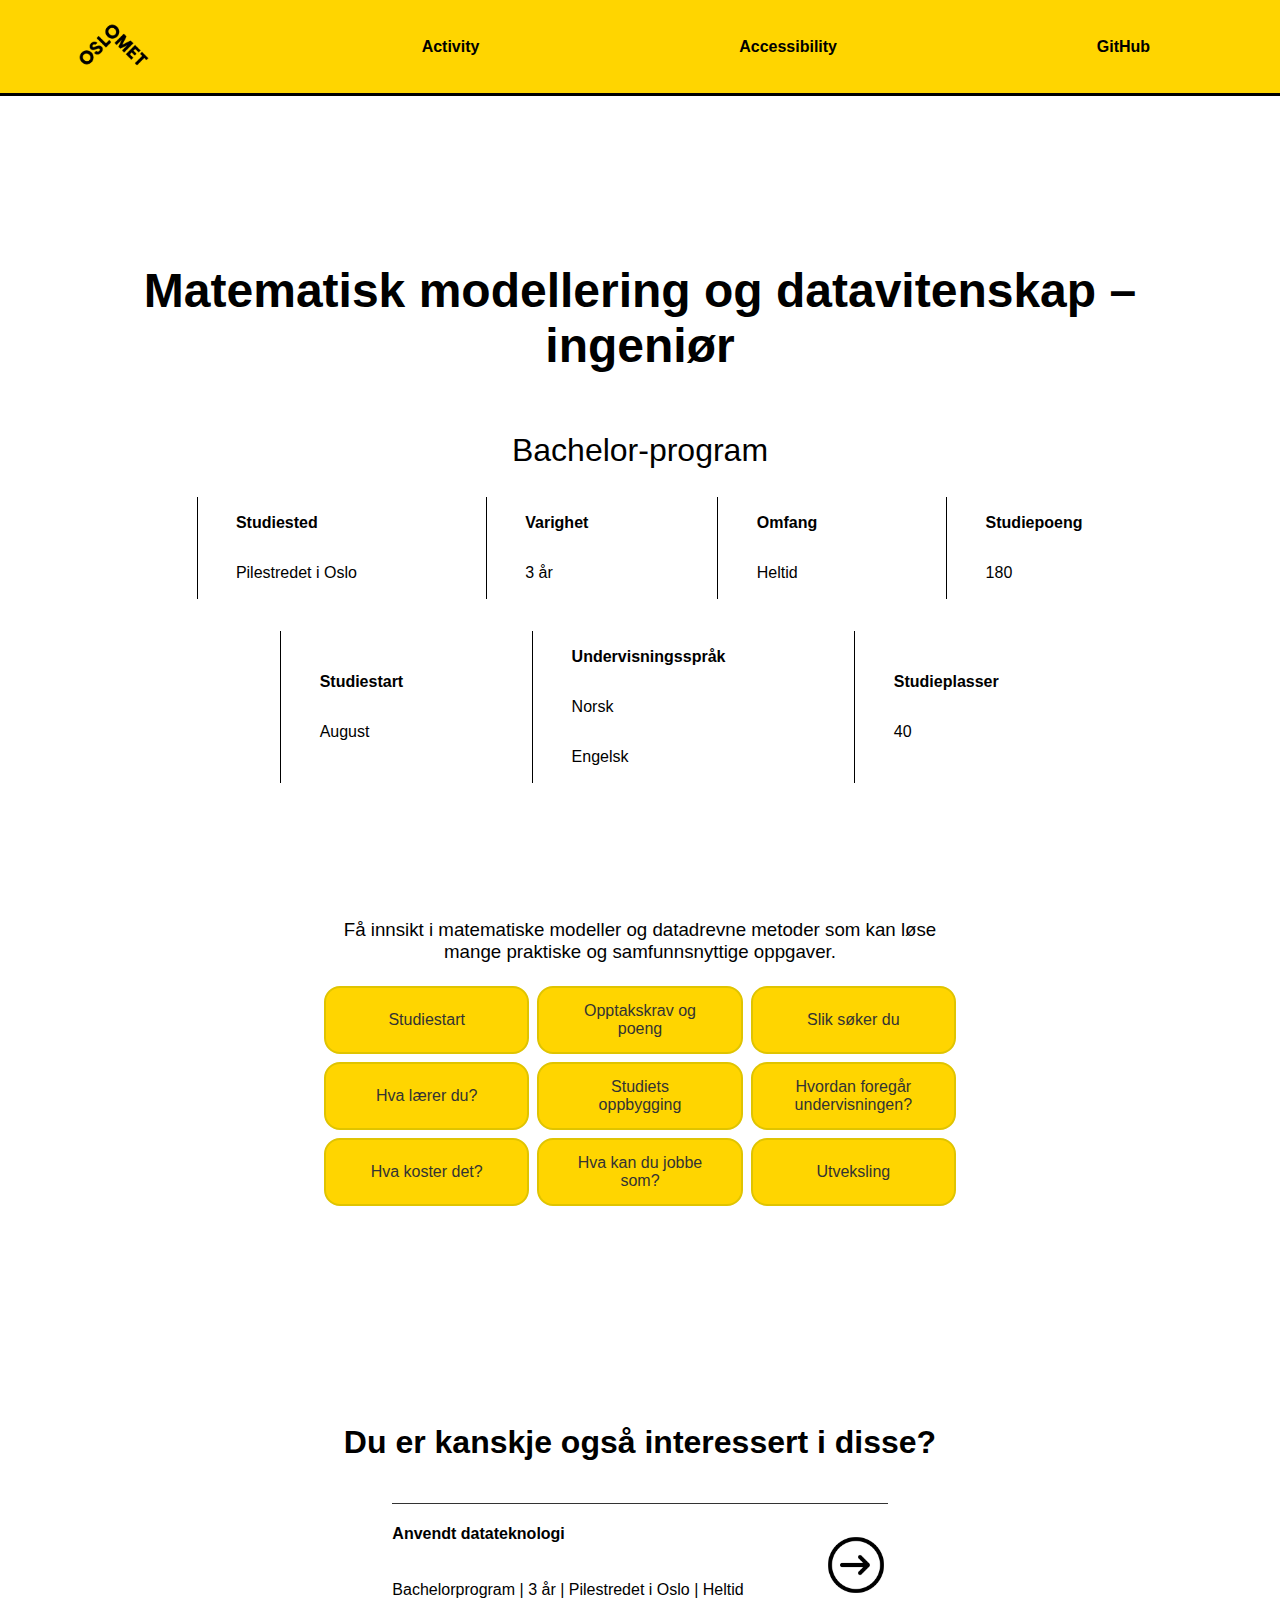
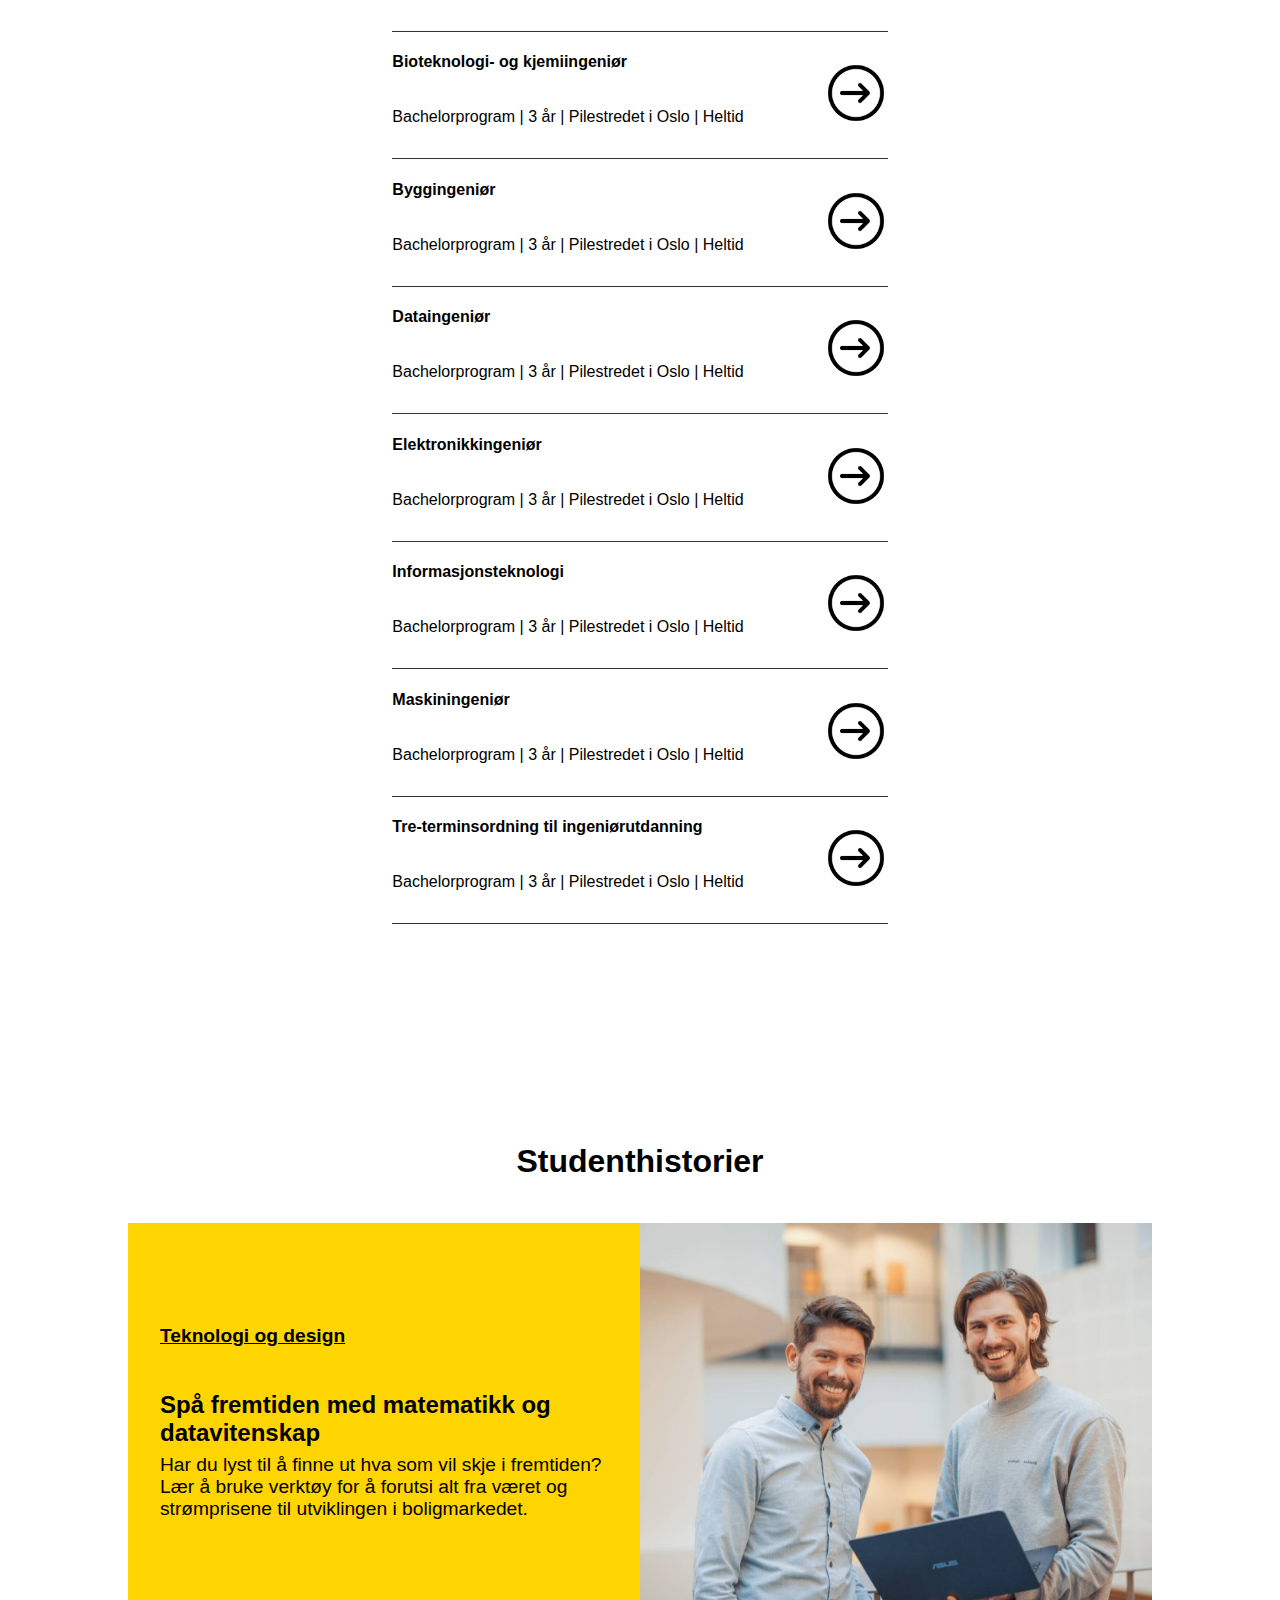
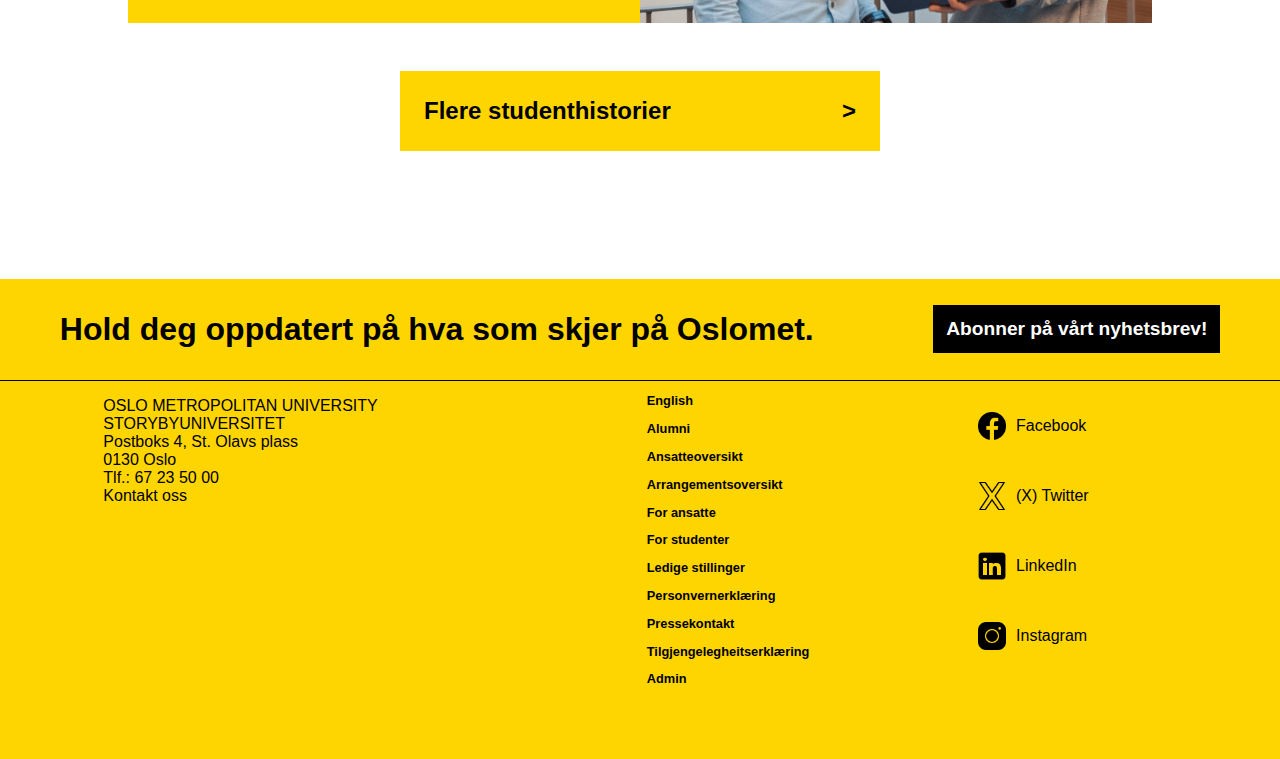
==== commit 44045748: "Update index.html" ====
--- a/index.html
+++ b/index.html
@@ -550,6 +550,7 @@
 
 
         <h4 style="font-weight: bold; font-size: 2em;">Studenthistorier</h4>
+
         <section class="teknologiogdesign">
             <div>
                 <p>Teknologi og design</p>
@@ -569,13 +570,16 @@
             </div>    
         </a>
     </main>
+    <!--Start of the footer  -->
     <footer>
+    <!-- Start of footer top and headline -->
         <div class="footertop">
             <h3 class="footeroverskrift">Hold deg oppdatert på hva som skjer på Oslomet.</h3>
             <div class="footerknapp">
                 <a href ="https://www.oslomet.no/nyhetsbrev">Abonner på vårt nyhetsbrev!</a>
             </div>
         </div>
+    <!-- Start of footer information and elements -->
         <div class="footerinfo">
             <div>
                 <ul>
@@ -601,10 +605,10 @@
             </div>
             <div class="medier">
                 <ul>
-                    <li><img src="../Images/icons8-facebook-50.png" alt="facebook-logo"><p>Facebook</p></li>
-                    <li><img src="../Images/icons8-x-50.png" alt="Twitter-logo"><p>(X) Twitter</p></li>
-                    <li><img src="../Images/icons8-linkedin-50.png" alt="LinkedIn-logo"><p>LinkedIn</p></li>
-                    <li><img src="../Images/icons8-instagram-50.png" alt="Instagram-logo"><p>Instagram</p></li>
+                    <li><img src="Images/icons8-facebook-50.png" alt="facebook-logo"><p>Facebook</p></li>
+                    <li><img src="Images/icons8-x-50.png" alt="Twitter-logo"><p>(X) Twitter</p></li>
+                    <li><img src="Images/icons8-linkedin-50.png" alt="LinkedIn-logo"><p>LinkedIn</p></li>
+                    <li><img src="Images/icons8-instagram-50.png" alt="Instagram-logo"><p>Instagram</p></li>
                     <!-- Icons from https://icons8.com -->
                 </ul>
             </div>
--- a/style.css
+++ b/style.css
@@ -15,18 +15,16 @@
 */
 
 
-/* Defined global variables for color for consistent styling */
+
 :root {
     --OsloMet-gul: rgb(255,213,0);
 }
 
-/* Applied bix-sizing and default cursor for all elements */
 * {
     box-sizing: border-box;
     cursor: default;
 }
 
-/* General body styles */
 body {
     margin: 0;
     font-family: Moderat, Avenir, Helvetica, Arial, sans-serif;
@@ -34,20 +32,18 @@
     background-color: white;
 }
 
-/* Hides the scroll bar */
 ::-webkit-scrollbar {
     width: 0;
 }
 
-/* Anchor tag styled for pointer interactions */
 a {
     cursor: pointer;
 }
 
-/* --------------- Start of the main navigation bar layout and design --------------- */
+/* Start of the Navigation bar */
 
 nav {
-    background-color: var(--OsloMet-gul); /* Matches OsloMet branding */
+    background-color: var(--OsloMet-gul);
     width: 100%;
     max-width: 100%;
     height: 6em;
@@ -56,19 +52,17 @@
     justify-content: space-around;
     border-bottom-style: solid;
     position: relative;
-    z-index: 100; /* Ensures that the nav stays above other elements  */
-}
-
-/* Adjustments for the first and fifth links in the nav */
+    z-index: 100;
+}
+
 nav a:first-child {
     margin-left: -5vw;
 }
 
 nav a:nth-child(5) {
-    display: none; /* hidden by default for responsive menu */
-}
-
-/* Navigation links styled as bold for emphasis */
+    display: none;
+}
+
 nav p {
     display: flex;
     flex-direction: row;
@@ -76,11 +70,10 @@
     cursor: pointer;
 }
 
-/* Dropdown menu for mobile navigation */
 #bottomNav {
     width: 100vw;
     background-color: var(--OsloMet-gul);
-    display: none; /* hidden until changed in script  */
+    display: none;
     flex-direction: column;
     justify-content: space-around;
     align-items: center;
@@ -93,7 +86,6 @@
     display: block;
 }
 
-/* Darkened overlay for mobile menu */
 #Cover {
     display: none;
     width: 100vw;
@@ -105,16 +97,15 @@
     z-index: 1;
 }
 
-/* Responsive adjustments for nav on smaller screens */
 @media screen and (max-width: 500px) {
     nav a:nth-child(2),
     nav a:nth-child(3),
     nav a:nth-child(4) {
-         display: none; /* Hides non-essential links */
+        display: none;
     }
 
     nav a:nth-child(5) {
-        display: block; /* Display mobile menu link  */
+        display: block;
     }
 
     #bottomNav {
@@ -123,19 +114,18 @@
 
 }
 
-/* --------------- End of Navigation Bar --------------- */
-
-/* --------------- Start of the main content ---------------  */
-
-/* Main container styling */
+/* End of Navigation Bar */
+
+/* Start of the main content */
 main {
-    margin-top: 15vh 5vw 0 5vw; /* Top margin to acount for nav height */
+    margin-top: 15vh;
+    margin-left: 5vw;
+    margin-right: 5vw;
     display: flex;
     flex-direction: column;
     text-align: center;
 }
 
-/* Page headings styling */
 main h1 {
     font-size: 3em;
 }
@@ -146,9 +136,8 @@
     text-align: center;
 }
 
-/* ----------------- Start of "Bachelor-program" table ------------------*/
-
-/* Align space table rows */
+/* Start of "Bachelor-program" table */
+
 .Bachelor-program tr {
     display: flex;
     justify-content: center;
@@ -156,37 +145,37 @@
 }
 
 .Bachelor-program tr:last-child {
-    padding-top: 2em; /* extra space for last row */
-}
-
-/* cell styling for table content */
+    padding-top: 2em;
+}
+
 .Bachelor-program td {
-    white-space: nowrap; 
+    white-space: nowrap;
     display: flex;
     flex-direction: column;
     justify-content: center;
     text-align: start;
-    border-left-style: solid; /* Seperation between columns */
+    border-left-style: solid;
     border-width: 0.1em;
     padding-left: 3vw;
 }
 
-/* Highlights the first text element in each cell */
 td p:first-child {
     font-weight: bold;
 }
 
-/* Responsive styling for smaller screens */
 @media screen and (max-width: 700px) {
 
-    main h1, main h2 {
-         font-size: 1.5em;  /*reduce heading sizes */
-    }
-
+    main h1 {
+        font-size: 1.5em;
+    }
+
+    main h2 {
+        font-size: 1.5em;
+    }
 
     .Bachelor-program tr {
-        flex-direction: column; /* stack rows */
-        gap: 3vw; /* Reduce spacing */
+        flex-direction: column;
+        gap: 3vw;
     }
 
     .Bachelor-program td {
@@ -195,7 +184,7 @@
     }
 }
 
-/* ------------------- End of "Bachelor-program" table ---------------------*/
+/* End of "Bachelor-program" table */
 
 /* -------------------- Start of info section ----------------------*/
 
@@ -351,37 +340,38 @@
     font-weight: bold;
 }
 
-.andreInteresser ul {
-    padding: 0;
-}
-
-.andreInteresser li:first-of-type {
-    border-top: 1px solid #333;
-}
-
-.andreInteresser li {
-    border-bottom: 1px solid #333;
-    display: flex;
-    flex-direction: row;
-}
-
 .container {
     padding-top: 0;
 }
 
+.container ul {
+    padding: 0;
+}
+
+.container li:first-of-type {
+    border-top: 1px solid #333;
+}
+
+.container li {
+    border-bottom: 1px solid #333;
+    display: flex;
+    flex-direction: row;
+    justify-content: space-between;
+    align-items: center;
+}
 .container section:nth-child(2n+1) {
     display: flex;
     align-items: start;
     padding: 0 0 1em 0;
     margin-right: 5em;
     white-space: nowrap;
+    text-align: left;
 }
 
 .container section:nth-child(2n+2) {
     display: flex;
     align-items: start;
     padding: 0;
-    margin-top: 2em;
 }
 
 .container img {
@@ -394,8 +384,12 @@
 }
 
 @media screen and (max-width: 600px) {
+    .container ul {
+        width: 50vw;
+    }
+
     .container p {
-        font-size: smaller;
+        display: none;
     }
 
     .container img {
@@ -404,10 +398,8 @@
 
     .container section:nth-child(2n+1) {
         margin-right: 1em;
-    }
-
-    .container section:nth-child(2n+2) {
-        margin-top: 2.5em;
+        padding: 0;
+        white-space: inherit;
     }
 }
 
@@ -946,7 +938,7 @@
 
   @media screen and (max-width: 650px){
     footer{
-        height: 41.5em;
+        height: 40em;
     }
     .footeroverskrift{
         font-size: 1.2rem;
@@ -957,7 +949,7 @@
         flex-direction: column;
     }
     .liste{
-        margin-left: -0.7vw;
+        margin-left: -0.5vw;
     }
     .footerknapp{
         font-size: 1rem;
